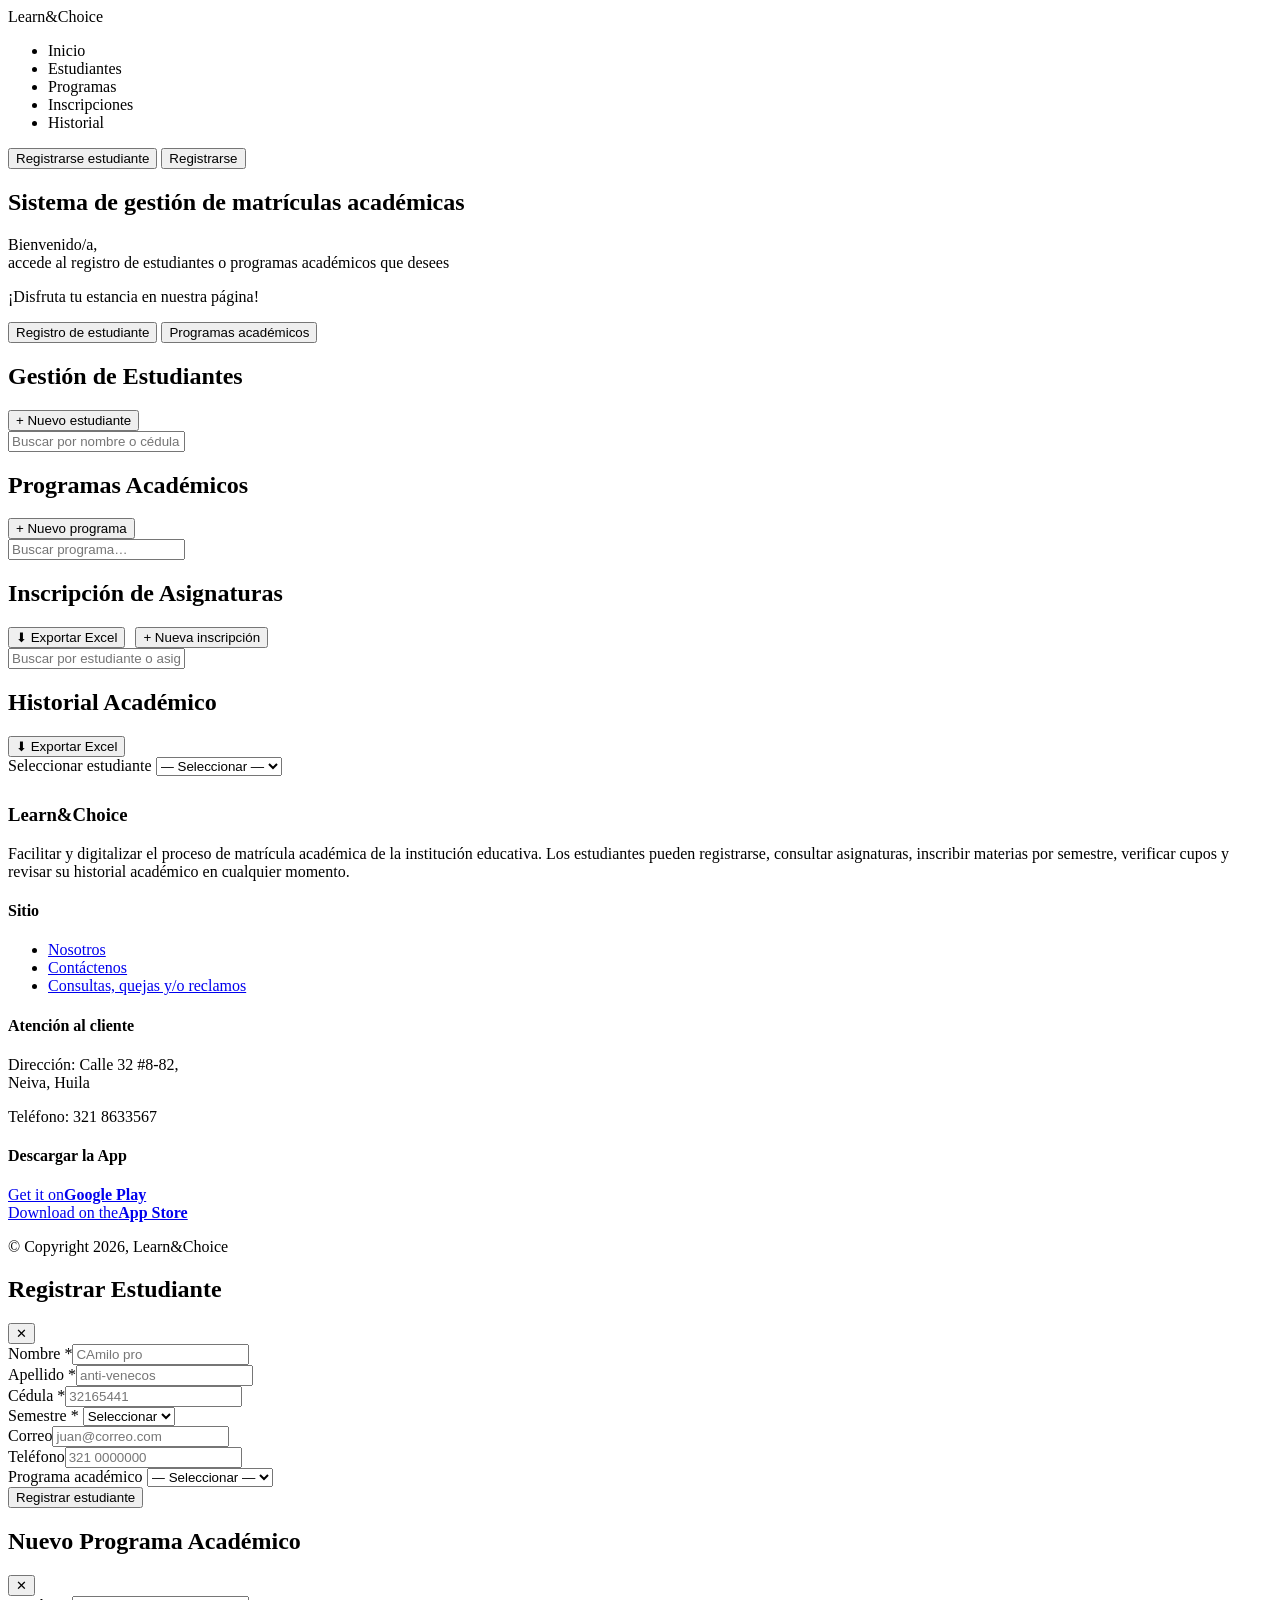
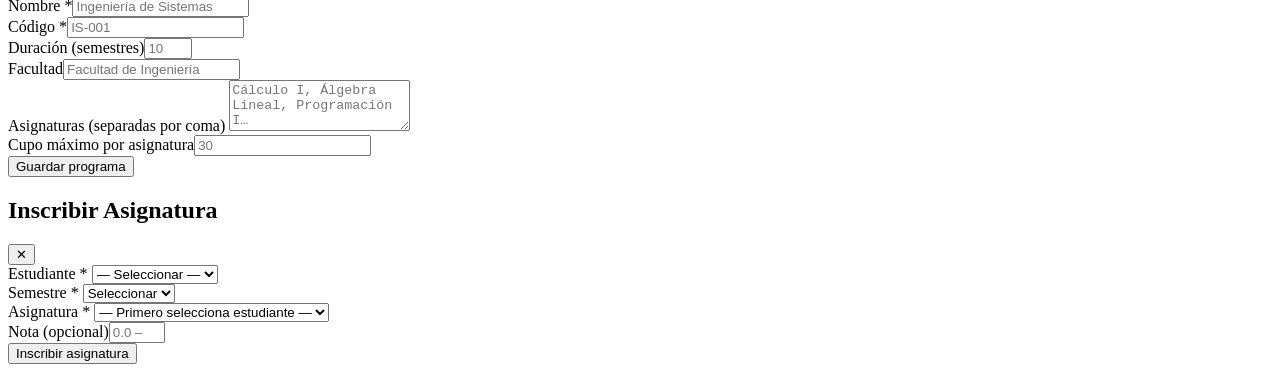
==== proyecto/index.html @ ed7662d4 "creacion de la estrcutura de html" ====
<!DOCTYPE html>
<html lang="es">
<head>
  <title>Learn&Choice</title>
  <link rel="stylesheet" href="estilo_index.css">
</head>
<body>

<!-- ══ NAV ══ -->
<nav>
  <div class="nav-logo">Learn&amp;Choice</div>
  <ul class="nav-links">
    <li><a onclick="ir('home')"          id="nl-home"          class="active">Inicio</a></li>
    <li><a onclick="ir('estudiantes')"   id="nl-estudiantes">Estudiantes</a></li>
    <li><a onclick="ir('programas')"     id="nl-programas">Programas</a></li>
    <li><a onclick="ir('inscripciones')" id="nl-inscripciones">Inscripciones</a></li>
    <li><a onclick="ir('historial')"     id="nl-historial">Historial</a></li>
  </ul>
  <div class="nav-right">
    <button class="btn-outline-green" onclick="ir('estudiantes')">Registrarse estudiante</button>
    <button class="btn-green"         onclick="ir('programas')">Registrarse</button>
  </div>
</nav>

<!-- ══ HOME ══ -->
<section id="page-home">
  <h1>Sistema de gestión de matrículas académicas</h1>
  <div class="hero-text">
    <p>Bienvenido/a,<br>accede al registro de estudiantes o programas académicos que desees</p>
    <p>¡Disfruta tu estancia en nuestra página!</p>
  </div>
  <div class="hero-buttons">
    <button class="btn-hero-solid"   onclick="ir('estudiantes')">Registro de estudiante</button>
    <button class="btn-hero-outline" onclick="ir('programas')">Programas académicos</button>
  </div>
</section>

<!-- ══ ESTUDIANTES ══ -->
<div class="page" id="page-estudiantes">
  <div class="page-header">
    <h2>Gestión de <span>Estudiantes</span></h2>
    <button class="btn-green" onclick="abrirModal('m-est')">+ Nuevo estudiante</button>
  </div>
  <div class="search-bar">
    <input class="search-input" id="q-est" type="text" placeholder="Buscar por nombre o cédula…" oninput="renderEst()">
  </div>
  <div class="cards-grid" id="grid-est"></div>
</div>

<!-- ══ PROGRAMAS ══ -->
<div class="page" id="page-programas">
  <div class="page-header">
    <h2>Programas <span>Académicos</span></h2>
    <button class="btn-green" onclick="abrirModal('m-prog')">+ Nuevo programa</button>
  </div>
  <div class="search-bar">
    <input class="search-input" id="q-prog" type="text" placeholder="Buscar programa…" oninput="renderProg()">
  </div>
  <div class="cards-grid" id="grid-prog"></div>
</div>

<!-- ══ INSCRIPCIONES ══ -->
<div class="page" id="page-inscripciones">
  <div class="page-header">
    <h2>Inscripción de <span>Asignaturas</span></h2>
    <div style="display:flex;gap:10px">
      <button class="btn-outline-green" onclick="exportarExcel()">⬇ Exportar Excel</button>
      <button class="btn-green" onclick="abrirModal('m-ins')">+ Nueva inscripción</button>
    </div>
  </div>
  <div class="search-bar">
    <input class="search-input" id="q-ins" type="text" placeholder="Buscar por estudiante o asignatura…" oninput="renderIns()">
  </div>
  <div class="cards-grid" id="grid-ins"></div>
</div>

<!-- ══ HISTORIAL ══ -->
<div class="page" id="page-historial">
  <div class="page-header">
    <h2>Historial <span>Académico</span></h2>
    <button class="btn-outline-green" onclick="exportarHistorialExcel()">⬇ Exportar Excel</button>
  </div>
  <div class="fg" style="max-width:360px; margin-bottom:28px">
    <label>Seleccionar estudiante</label>
    <select id="sel-hist" onchange="renderHistorial()">
      <option value="">— Seleccionar —</option>
    </select>
  </div>
  <div id="hist-contenido"></div>
</div>

<!-- ══ FOOTER ══ -->
<footer>
  <div class="footer-grid">
    <div class="footer-brand">
      <h3>Learn&amp;Choice</h3>
      <p>Facilitar y digitalizar el proceso de matrícula académica de la institución educativa. Los estudiantes pueden registrarse, consultar asignaturas, inscribir materias por semestre, verificar cupos y revisar su historial académico en cualquier momento.</p>
    </div>
    <div class="footer-col">
      <h4>Sitio</h4>
      <ul>
        <li><a href="#">Nosotros</a></li>
        <li><a href="#">Contáctenos</a></li>
        <li><a href="#">Consultas, quejas y/o reclamos</a></li>
      </ul>
    </div>
    <div class="footer-col footer-contact">
      <h4>Atención al cliente</h4>
      <p>Dirección: Calle 32 #8-82,<br>Neiva, Huila</p>
      <p>Teléfono: 321 8633567</p>
    </div>
    <div class="footer-col">
      <h4>Descargar la App</h4>
      <a href="#" class="app-btn">
        <span class="app-icon"><img src="logo google.png" height="20" onerror="this.style.display='none'"/></span>
        <div class="app-text"><span>Get it on</span><strong>Google Play</strong></div>
      </a>
      <a href="#" class="app-btn">
        <span class="app-icon"><img src="Logo apple.png" height="20" onerror="this.style.display='none'"/></span>
        <div class="app-text"><span>Download on the</span><strong>App Store</strong></div>
      </a>
    </div>
  </div>
  <div class="footer-bottom">
    <p>© Copyright 2026, Learn&amp;Choice</p>
    <div class="footer-social">
      <a href="#"><img src="logo windos.png" height="18" onerror="this.style.display='none'"/></a>
      <a href="#"><img src="Logo apple.png"  height="18" onerror="this.style.display='none'"/></a>
      <a href="#"><img src="logo X.png"      height="18" onerror="this.style.display='none'"/></a>
    </div>
  </div>
</footer>

<!-- ══ MODAL: Registrar Estudiante ══ -->
<div class="modal-overlay" id="m-est">
  <div class="modal">
    <div class="modal-head">
      <h2>Registrar Estudiante</h2>
      <button class="modal-x" onclick="cerrarModal('m-est')">✕</button>
    </div>
    <div class="form-row">
      <div class="fg"><label>Nombre *</label><input id="e-nom" type="text" placeholder="CAmilo pro"></div>
      <div class="fg"><label>Apellido *</label><input id="e-ape" type="text" placeholder="anti-venecos"></div>
    </div>
    <div class="form-row">
      <div class="fg"><label>Cédula *</label><input id="e-ced" type="text" placeholder="32165441"></div>
      <div class="fg">
        <label>Semestre *</label>
        <select id="e-sem">
          <option value="">Seleccionar</option>
          <option>1</option><option>2</option><option>3</option><option>4</option><option>5</option>
          <option>6</option><option>7</option><option>8</option><option>9</option><option>10</option>
        </select>
      </div>
    </div>
    <div class="form-row">
      <div class="fg"><label>Correo</label><input id="e-mail" type="email" placeholder="juan@correo.com"></div>
      <div class="fg"><label>Teléfono</label><input id="e-tel" type="text" placeholder="321 0000000"></div>
    </div>
    <div class="fg">
      <label>Programa académico</label>
      <select id="e-prog"><option value="">— Seleccionar —</option></select>
    </div>
    <button class="btn-submit" onclick="guardarEstudiante()">Registrar estudiante</button>
  </div>
</div>

<!-- -->
<div class="modal-overlay" id="m-prog">
  <div class="modal">
    <div class="modal-head">
      <h2>Nuevo Programa Académico</h2>
      <button class="modal-x" onclick="cerrarModal('m-prog')">✕</button>
    </div>
    <div class="fg"><label>Nombre *</label><input id="p-nom" type="text" placeholder="Ingeniería de Sistemas"></div>
    <div class="form-row">
      <div class="fg"><label>Código *</label><input id="p-cod" type="text" placeholder="IS-001"></div>
      <div class="fg"><label>Duración (semestres)</label><input id="p-dur" type="number" placeholder="10" min="1" max="12"></div>
    </div>
    <div class="fg"><label>Facultad</label><input id="p-fac" type="text" placeholder="Facultad de Ingeniería"></div>
    <div class="fg">
      <label>Asignaturas (separadas por coma)</label>
      <textarea id="p-asi" rows="3" placeholder="Cálculo I, Álgebra Lineal, Programación I…"></textarea>
    </div>
    <div class="fg"><label>Cupo máximo por asignatura</label><input id="p-cup" type="number" placeholder="30" min="1"></div>
    <button class="btn-submit" onclick="guardarPrograma()">Guardar programa</button>
  </div>
</div>

<!-- inscripciones -->
<div class="modal-overlay" id="m-ins">
  <div class="modal">
    <div class="modal-head">
      <h2>Inscribir Asignatura</h2>
      <button class="modal-x" onclick="cerrarModal('m-ins')">✕</button>
    </div>
    <div class="fg">
      <label>Estudiante *</label>
      <select id="i-est" onchange="cargarAsignaturas()"><option value="">— Seleccionar —</option></select>
    </div>
    <div class="fg">
      <label>Semestre *</label>
      <select id="i-sem">
        <option value="">Seleccionar</option>
        <option>1</option><option>2</option><option>3</option><option>4</option><option>5</option>
        <option>6</option><option>7</option><option>8</option><option>9</option><option>10</option>
      </select>
    </div>
    <div class="fg">
      <label>Asignatura *</label>
      <select id="i-asi"><option value="">— Primero selecciona estudiante —</option></select>
    </div>
    <div class="fg"><label>Nota (opcional)</label><input id="i-not" type="number" placeholder="0.0 – 5.0" min="0" max="5" step="0.1"></div>
    <button class="btn-submit" onclick="guardarInscripcion()">Inscribir asignatura</button>
  </div>
</div>

<div class="toast" id="toast"></div>

<script src="interaccion.js"></script>
</body>
</html>
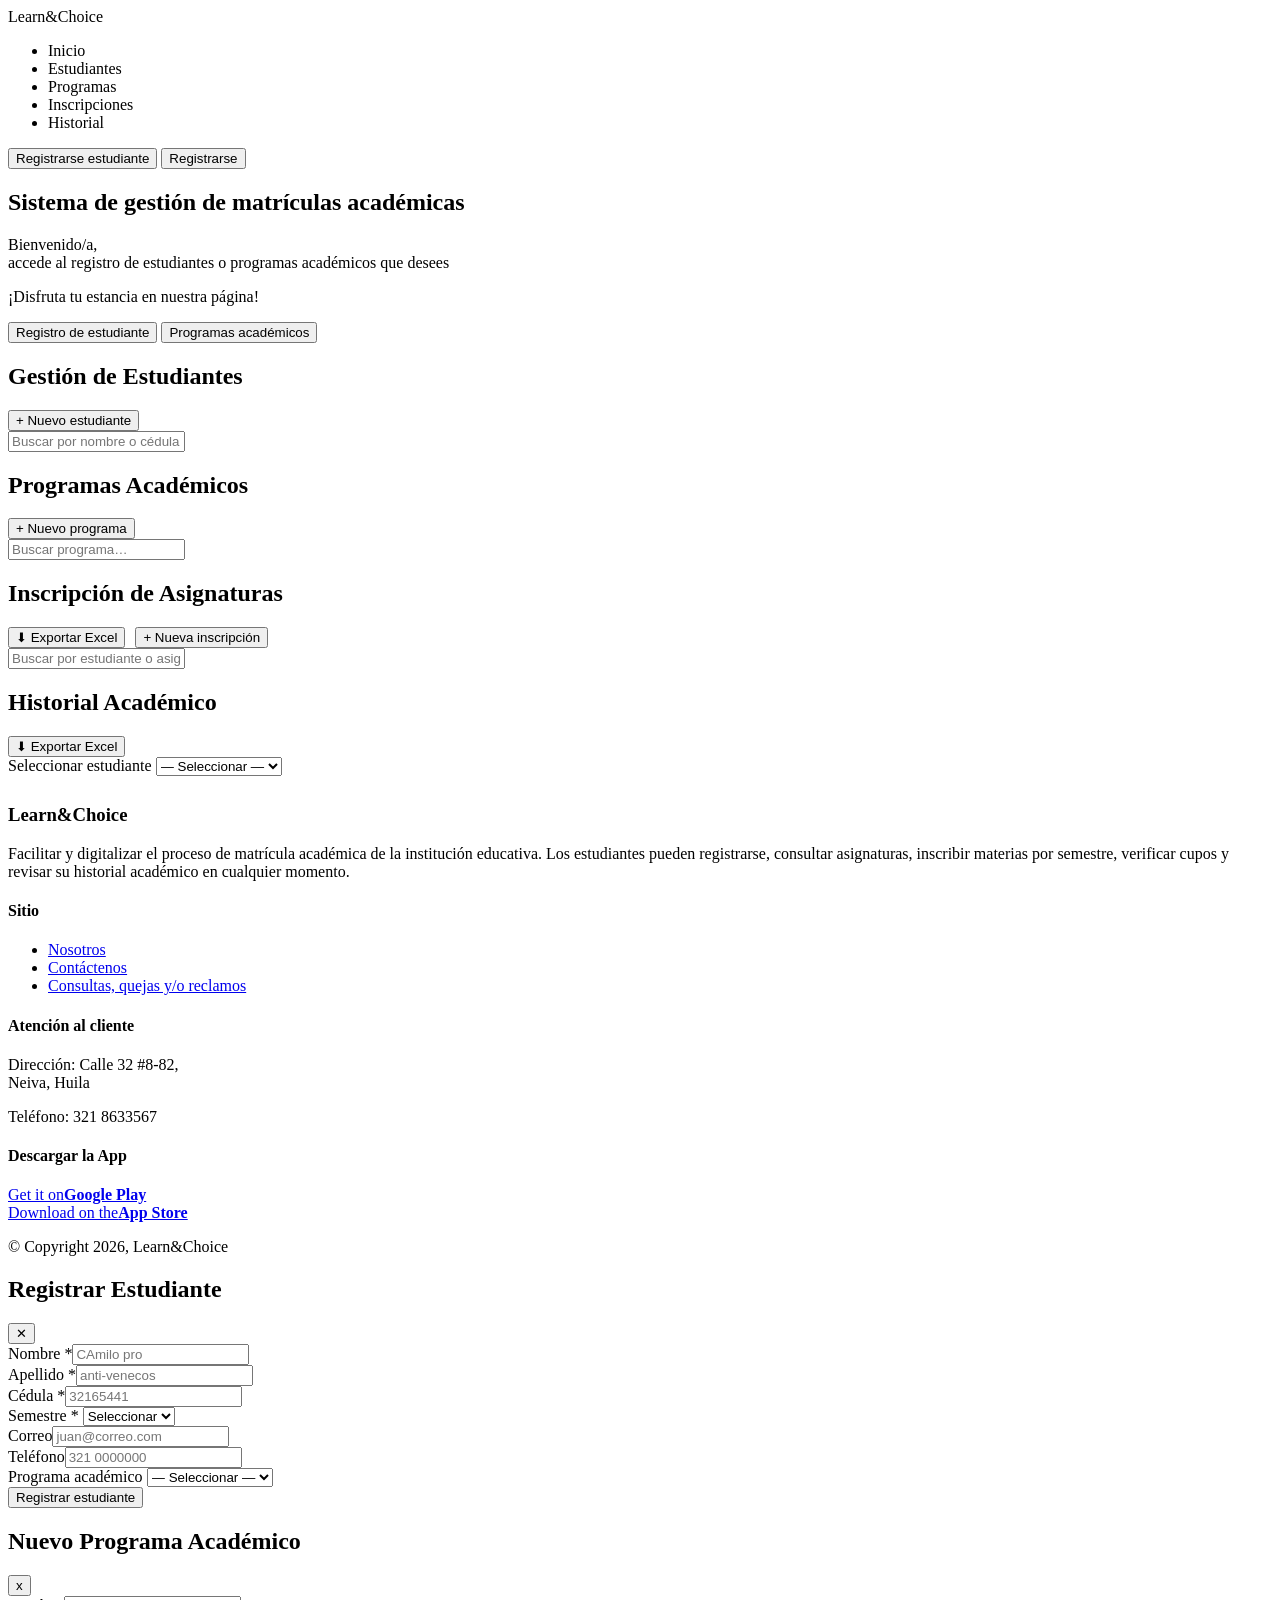
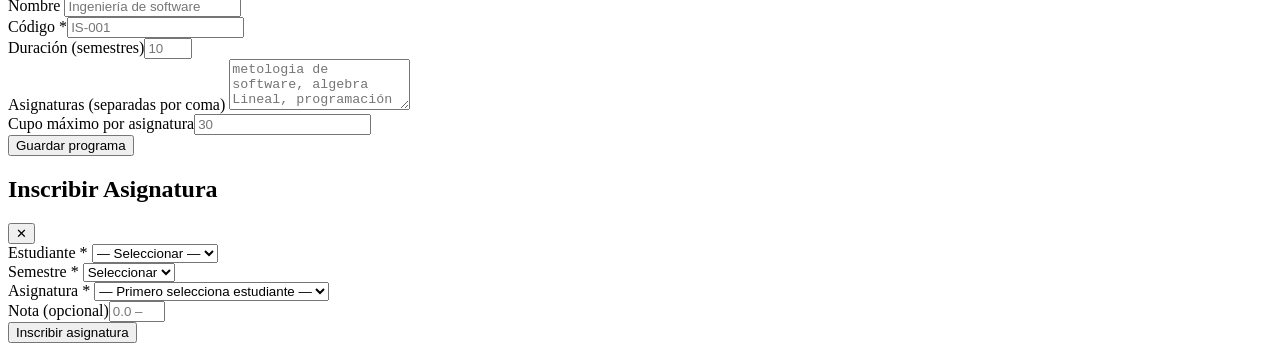
==== commit 139b3d96: "estructura de la pagina" ====
--- a/proyecto/index.html
+++ b/proyecto/index.html
@@ -2,11 +2,11 @@
 <html lang="es">
 <head>
   <title>Learn&Choice</title>
-  <link rel="stylesheet" href="estilo_index.css">
+  <link rel="stylesheet" href="estilo.css">
 </head>
 <body>
 
-<!-- ══ NAV ══ -->
+<!-- navegacion -->
 <nav>
   <div class="nav-logo">Learn&amp;Choice</div>
   <ul class="nav-links">
@@ -22,7 +22,7 @@
   </div>
 </nav>
 
-<!-- ══ HOME ══ -->
+<!-- principal-->
 <section id="page-home">
   <h1>Sistema de gestión de matrículas académicas</h1>
   <div class="hero-text">
@@ -35,7 +35,7 @@
   </div>
 </section>
 
-<!-- ══ ESTUDIANTES ══ -->
+<!--estudiantes-->
 <div class="page" id="page-estudiantes">
   <div class="page-header">
     <h2>Gestión de <span>Estudiantes</span></h2>
@@ -47,7 +47,7 @@
   <div class="cards-grid" id="grid-est"></div>
 </div>
 
-<!-- ══ PROGRAMAS ══ -->
+<!-- las clases -->
 <div class="page" id="page-programas">
   <div class="page-header">
     <h2>Programas <span>Académicos</span></h2>
@@ -59,7 +59,7 @@
   <div class="cards-grid" id="grid-prog"></div>
 </div>
 
-<!-- ══ INSCRIPCIONES ══ -->
+<!-- inscripciones -->
 <div class="page" id="page-inscripciones">
   <div class="page-header">
     <h2>Inscripción de <span>Asignaturas</span></h2>
@@ -74,7 +74,7 @@
   <div class="cards-grid" id="grid-ins"></div>
 </div>
 
-<!-- ══ HISTORIAL ══ -->
+<!-- historial de ususario-->
 <div class="page" id="page-historial">
   <div class="page-header">
     <h2>Historial <span>Académico</span></h2>
@@ -89,7 +89,7 @@
   <div id="hist-contenido"></div>
 </div>
 
-<!-- ══ FOOTER ══ -->
+<!-- la parte final de la pagina we-->
 <footer>
   <div class="footer-grid">
     <div class="footer-brand">
@@ -131,7 +131,7 @@
   </div>
 </footer>
 
-<!-- ══ MODAL: Registrar Estudiante ══ -->
+<!-- registro de estudiantes -->
 <div class="modal-overlay" id="m-est">
   <div class="modal">
     <div class="modal-head">
@@ -165,22 +165,21 @@
   </div>
 </div>
 
-<!-- -->
+<!-- creacione de programas -->
 <div class="modal-overlay" id="m-prog">
   <div class="modal">
     <div class="modal-head">
       <h2>Nuevo Programa Académico</h2>
-      <button class="modal-x" onclick="cerrarModal('m-prog')">✕</button>
-    </div>
-    <div class="fg"><label>Nombre *</label><input id="p-nom" type="text" placeholder="Ingeniería de Sistemas"></div>
+      <button class="modal-x" onclick="cerrarModal('m-prog')">x</button>
+    </div>
+    <div class="fg"><label>Nombre </label><input id="p-nom" type="text" placeholder="Ingeniería de software"></div>
     <div class="form-row">
       <div class="fg"><label>Código *</label><input id="p-cod" type="text" placeholder="IS-001"></div>
       <div class="fg"><label>Duración (semestres)</label><input id="p-dur" type="number" placeholder="10" min="1" max="12"></div>
     </div>
-    <div class="fg"><label>Facultad</label><input id="p-fac" type="text" placeholder="Facultad de Ingeniería"></div>
     <div class="fg">
       <label>Asignaturas (separadas por coma)</label>
-      <textarea id="p-asi" rows="3" placeholder="Cálculo I, Álgebra Lineal, Programación I…"></textarea>
+      <textarea id="p-asi" rows="3" placeholder="metologia de software, algebra Lineal, programación "></textarea>
     </div>
     <div class="fg"><label>Cupo máximo por asignatura</label><input id="p-cup" type="number" placeholder="30" min="1"></div>
     <button class="btn-submit" onclick="guardarPrograma()">Guardar programa</button>
@@ -217,6 +216,6 @@
 
 <div class="toast" id="toast"></div>
 
-<script src="interaccion.js"></script>
+<script src="programas.js"></script>
 </body>
 </html>
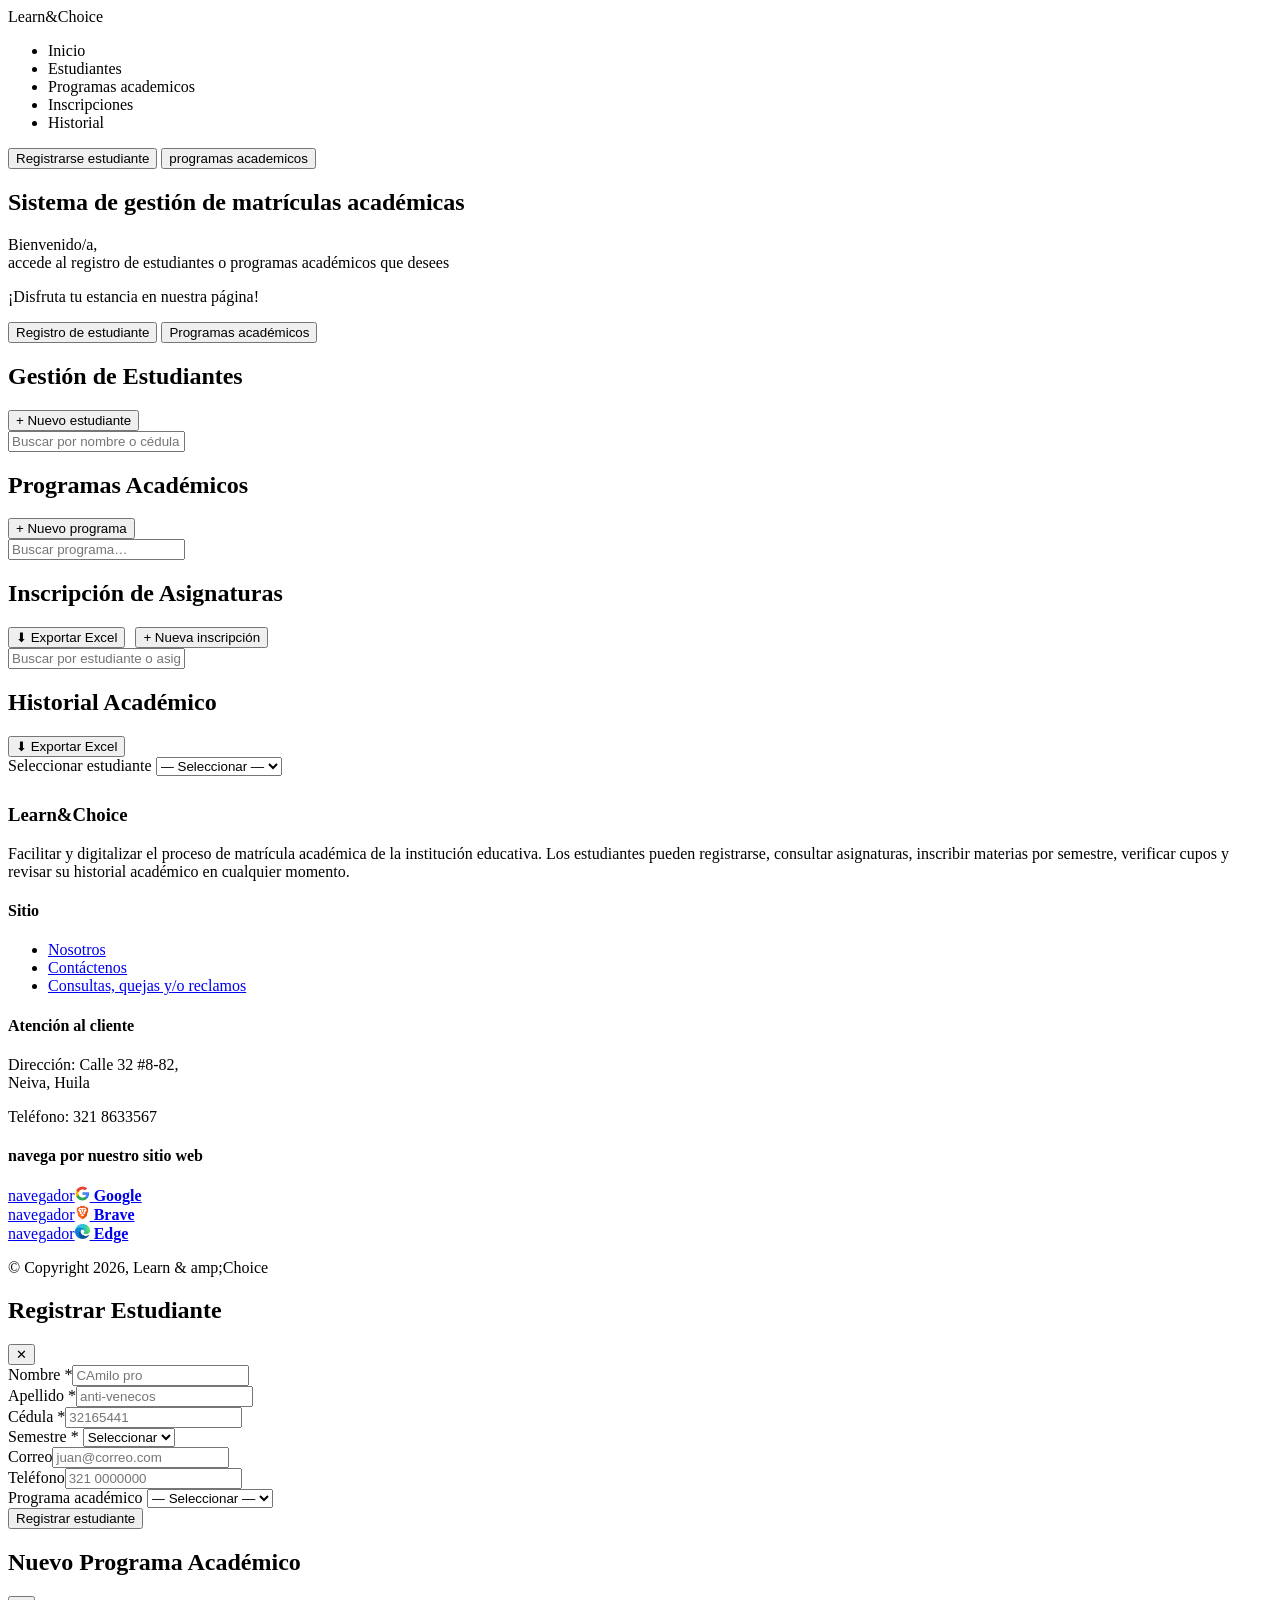
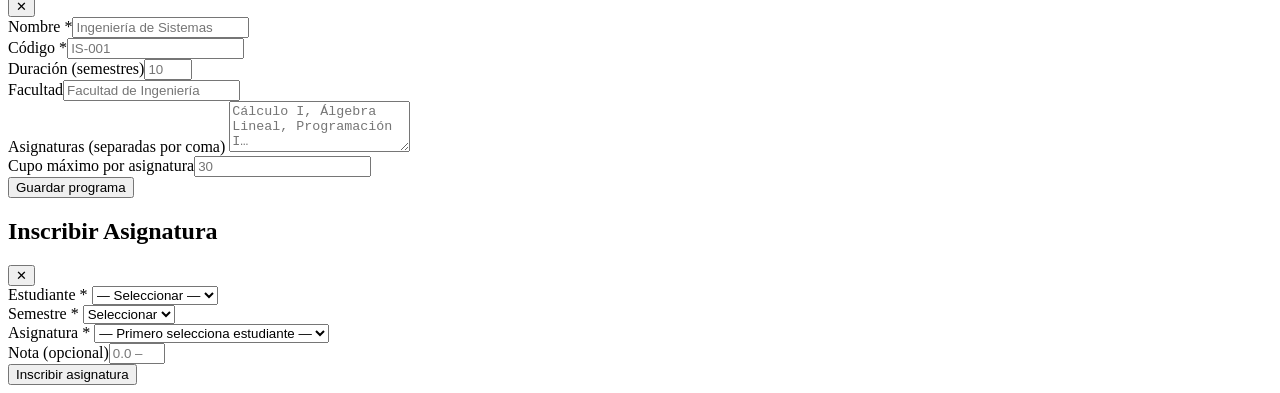
==== commit 5526559a: "arreglo de la estructura web" ====
--- a/proyecto/index.html
+++ b/proyecto/index.html
@@ -6,23 +6,23 @@
 </head>
 <body>
 
-<!-- navegacion -->
+<!-- navegacion-->
 <nav>
   <div class="nav-logo">Learn&amp;Choice</div>
   <ul class="nav-links">
     <li><a onclick="ir('home')"          id="nl-home"          class="active">Inicio</a></li>
     <li><a onclick="ir('estudiantes')"   id="nl-estudiantes">Estudiantes</a></li>
-    <li><a onclick="ir('programas')"     id="nl-programas">Programas</a></li>
+    <li><a onclick="ir('programas')"     id="nl-programas">Programas academicos</a></li>
     <li><a onclick="ir('inscripciones')" id="nl-inscripciones">Inscripciones</a></li>
     <li><a onclick="ir('historial')"     id="nl-historial">Historial</a></li>
   </ul>
   <div class="nav-right">
     <button class="btn-outline-green" onclick="ir('estudiantes')">Registrarse estudiante</button>
-    <button class="btn-green"         onclick="ir('programas')">Registrarse</button>
+    <button class="btn-green"         onclick="ir('programas')">programas academicos</button>
   </div>
 </nav>
 
-<!-- principal-->
+<!-- apartado principal -->
 <section id="page-home">
   <h1>Sistema de gestión de matrículas académicas</h1>
   <div class="hero-text">
@@ -35,7 +35,7 @@
   </div>
 </section>
 
-<!--estudiantes-->
+<!-- categoria estudiantes -->
 <div class="page" id="page-estudiantes">
   <div class="page-header">
     <h2>Gestión de <span>Estudiantes</span></h2>
@@ -47,7 +47,7 @@
   <div class="cards-grid" id="grid-est"></div>
 </div>
 
-<!-- las clases -->
+<!-- categoria de programas-->
 <div class="page" id="page-programas">
   <div class="page-header">
     <h2>Programas <span>Académicos</span></h2>
@@ -59,7 +59,7 @@
   <div class="cards-grid" id="grid-prog"></div>
 </div>
 
-<!-- inscripciones -->
+<!-- cartegoria de inscripciones -->
 <div class="page" id="page-inscripciones">
   <div class="page-header">
     <h2>Inscripción de <span>Asignaturas</span></h2>
@@ -74,7 +74,7 @@
   <div class="cards-grid" id="grid-ins"></div>
 </div>
 
-<!-- historial de ususario-->
+<!-- categoria del historial  -->
 <div class="page" id="page-historial">
   <div class="page-header">
     <h2>Historial <span>Académico</span></h2>
@@ -89,7 +89,7 @@
   <div id="hist-contenido"></div>
 </div>
 
-<!-- la parte final de la pagina we-->
+<!-- parte inferior de la pagina -->
 <footer>
   <div class="footer-grid">
     <div class="footer-brand">
@@ -110,19 +110,23 @@
       <p>Teléfono: 321 8633567</p>
     </div>
     <div class="footer-col">
-      <h4>Descargar la App</h4>
+      <h4>navega por nuestro sitio web</h4>
       <a href="#" class="app-btn">
         <span class="app-icon"><img src="logo google.png" height="20" onerror="this.style.display='none'"/></span>
-        <div class="app-text"><span>Get it on</span><strong>Google Play</strong></div>
+        <div class="app-text"><span>navegador</span><img src="/imagenes/logo google.png" height="15"/><strong>  Google</strong></div>
       </a>
       <a href="#" class="app-btn">
         <span class="app-icon"><img src="Logo apple.png" height="20" onerror="this.style.display='none'"/></span>
-        <div class="app-text"><span>Download on the</span><strong>App Store</strong></div>
+        <div class="app-text"><span>navegador</span><img src="/imagenes/logo brave.png" height="15"/><strong>  Brave</strong></div>
       </a>
+            <a href="#" class="app-btn">
+        <span class="app-icon"><img src="Logo apple.png" height="20" onerror="this.style.display='none'"/></span>
+        <div class="app-text"><span>navegador</span><img src="/imagenes/logo edge.jpg" height="15"/><strong>  Edge</strong></div>
+      </a>
     </div>
   </div>
   <div class="footer-bottom">
-    <p>© Copyright 2026, Learn&amp;Choice</p>
+    <p>© Copyright 2026, Learn & amp;Choice</p>
     <div class="footer-social">
       <a href="#"><img src="logo windos.png" height="18" onerror="this.style.display='none'"/></a>
       <a href="#"><img src="Logo apple.png"  height="18" onerror="this.style.display='none'"/></a>
@@ -131,7 +135,7 @@
   </div>
 </footer>
 
-<!-- registro de estudiantes -->
+<!-- registro de estudiante modelo -->
 <div class="modal-overlay" id="m-est">
   <div class="modal">
     <div class="modal-head">
@@ -165,28 +169,29 @@
   </div>
 </div>
 
-<!-- creacione de programas -->
+<!-- registro de programas modelo -->
 <div class="modal-overlay" id="m-prog">
   <div class="modal">
     <div class="modal-head">
       <h2>Nuevo Programa Académico</h2>
-      <button class="modal-x" onclick="cerrarModal('m-prog')">x</button>
-    </div>
-    <div class="fg"><label>Nombre </label><input id="p-nom" type="text" placeholder="Ingeniería de software"></div>
+      <button class="modal-x" onclick="cerrarModal('m-prog')">✕</button>
+    </div>
+    <div class="fg"><label>Nombre *</label><input id="p-nom" type="text" placeholder="Ingeniería de Sistemas"></div>
     <div class="form-row">
       <div class="fg"><label>Código *</label><input id="p-cod" type="text" placeholder="IS-001"></div>
       <div class="fg"><label>Duración (semestres)</label><input id="p-dur" type="number" placeholder="10" min="1" max="12"></div>
     </div>
+    <div class="fg"><label>Facultad</label><input id="p-fac" type="text" placeholder="Facultad de Ingeniería"></div>
     <div class="fg">
       <label>Asignaturas (separadas por coma)</label>
-      <textarea id="p-asi" rows="3" placeholder="metologia de software, algebra Lineal, programación "></textarea>
+      <textarea id="p-asi" rows="3" placeholder="Cálculo I, Álgebra Lineal, Programación I…"></textarea>
     </div>
     <div class="fg"><label>Cupo máximo por asignatura</label><input id="p-cup" type="number" placeholder="30" min="1"></div>
     <button class="btn-submit" onclick="guardarPrograma()">Guardar programa</button>
   </div>
 </div>
 
-<!-- inscripciones -->
+<!-- categoria de inscripciones de asignaturas-->
 <div class="modal-overlay" id="m-ins">
   <div class="modal">
     <div class="modal-head">
@@ -216,6 +221,6 @@
 
 <div class="toast" id="toast"></div>
 
-<script src="programas.js"></script>
+<script src="funcion.js"></script>
 </body>
 </html>
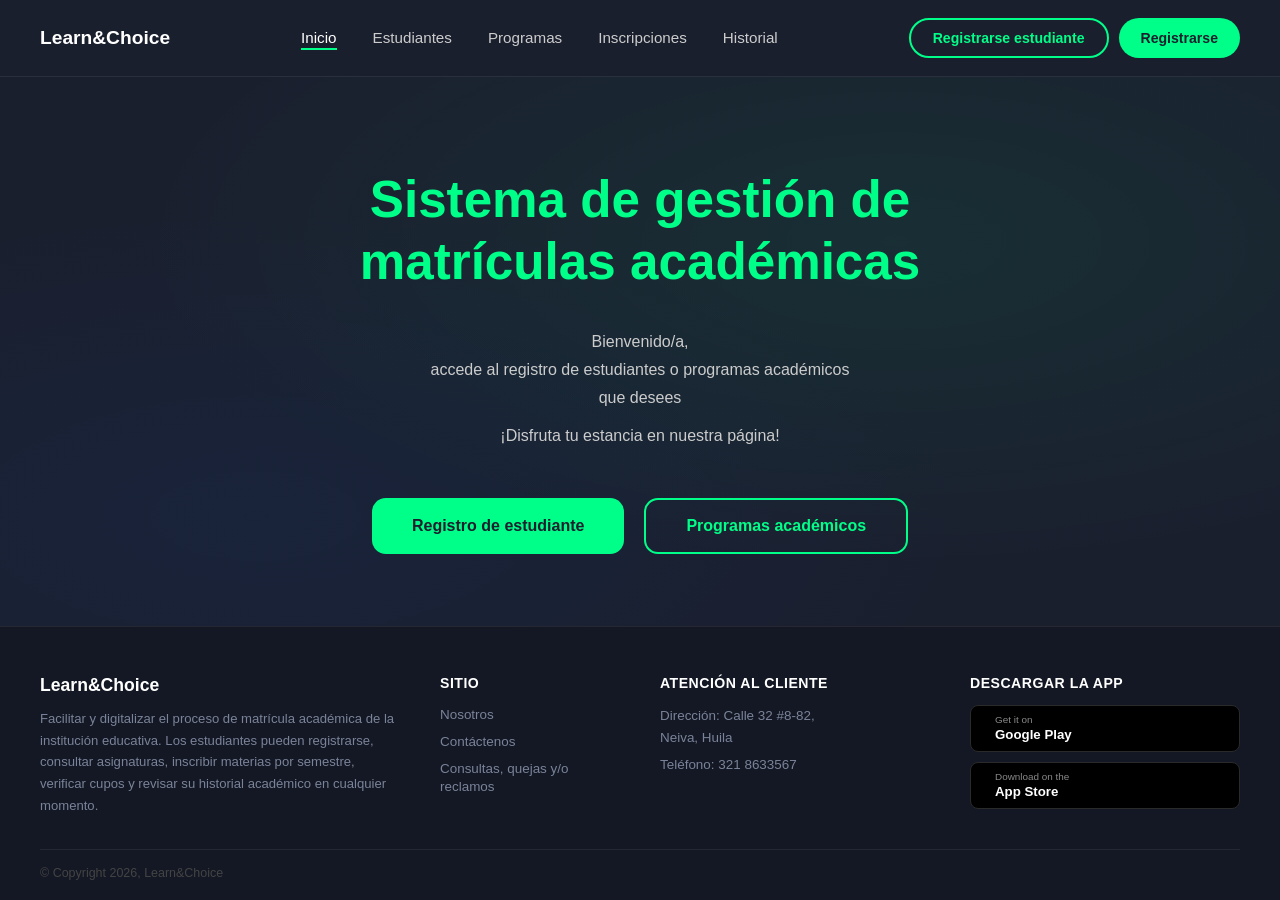
==== commit 87cee660: "cambio de direccion de ruta carpeta css" ====
--- a/proyecto/index.html
+++ b/proyecto/index.html
@@ -2,27 +2,27 @@
 <html lang="es">
 <head>
   <title>Learn&Choice</title>
-  <link rel="stylesheet" href="estilo.css">
+  <link rel="stylesheet" href="index.css">
 </head>
 <body>
 
-<!-- navegacion-->
+<!-- navegacion -->
 <nav>
   <div class="nav-logo">Learn&amp;Choice</div>
   <ul class="nav-links">
     <li><a onclick="ir('home')"          id="nl-home"          class="active">Inicio</a></li>
     <li><a onclick="ir('estudiantes')"   id="nl-estudiantes">Estudiantes</a></li>
-    <li><a onclick="ir('programas')"     id="nl-programas">Programas academicos</a></li>
+    <li><a onclick="ir('programas')"     id="nl-programas">Programas</a></li>
     <li><a onclick="ir('inscripciones')" id="nl-inscripciones">Inscripciones</a></li>
     <li><a onclick="ir('historial')"     id="nl-historial">Historial</a></li>
   </ul>
   <div class="nav-right">
     <button class="btn-outline-green" onclick="ir('estudiantes')">Registrarse estudiante</button>
-    <button class="btn-green"         onclick="ir('programas')">programas academicos</button>
+    <button class="btn-green"         onclick="ir('programas')">Registrarse</button>
   </div>
 </nav>
 
-<!-- apartado principal -->
+<!-- principal-->
 <section id="page-home">
   <h1>Sistema de gestión de matrículas académicas</h1>
   <div class="hero-text">
@@ -35,7 +35,7 @@
   </div>
 </section>
 
-<!-- categoria estudiantes -->
+<!--estudiantes-->
 <div class="page" id="page-estudiantes">
   <div class="page-header">
     <h2>Gestión de <span>Estudiantes</span></h2>
@@ -47,7 +47,7 @@
   <div class="cards-grid" id="grid-est"></div>
 </div>
 
-<!-- categoria de programas-->
+<!-- las clases -->
 <div class="page" id="page-programas">
   <div class="page-header">
     <h2>Programas <span>Académicos</span></h2>
@@ -59,7 +59,7 @@
   <div class="cards-grid" id="grid-prog"></div>
 </div>
 
-<!-- cartegoria de inscripciones -->
+<!-- inscripciones -->
 <div class="page" id="page-inscripciones">
   <div class="page-header">
     <h2>Inscripción de <span>Asignaturas</span></h2>
@@ -74,7 +74,7 @@
   <div class="cards-grid" id="grid-ins"></div>
 </div>
 
-<!-- categoria del historial  -->
+<!-- historial de ususario-->
 <div class="page" id="page-historial">
   <div class="page-header">
     <h2>Historial <span>Académico</span></h2>
@@ -89,7 +89,7 @@
   <div id="hist-contenido"></div>
 </div>
 
-<!-- parte inferior de la pagina -->
+<!-- la parte final de la pagina we-->
 <footer>
   <div class="footer-grid">
     <div class="footer-brand">
@@ -110,23 +110,19 @@
       <p>Teléfono: 321 8633567</p>
     </div>
     <div class="footer-col">
-      <h4>navega por nuestro sitio web</h4>
+      <h4>Descargar la App</h4>
       <a href="#" class="app-btn">
         <span class="app-icon"><img src="logo google.png" height="20" onerror="this.style.display='none'"/></span>
-        <div class="app-text"><span>navegador</span><img src="/imagenes/logo google.png" height="15"/><strong>  Google</strong></div>
+        <div class="app-text"><span>Get it on</span><strong>Google Play</strong></div>
       </a>
       <a href="#" class="app-btn">
         <span class="app-icon"><img src="Logo apple.png" height="20" onerror="this.style.display='none'"/></span>
-        <div class="app-text"><span>navegador</span><img src="/imagenes/logo brave.png" height="15"/><strong>  Brave</strong></div>
+        <div class="app-text"><span>Download on the</span><strong>App Store</strong></div>
       </a>
-            <a href="#" class="app-btn">
-        <span class="app-icon"><img src="Logo apple.png" height="20" onerror="this.style.display='none'"/></span>
-        <div class="app-text"><span>navegador</span><img src="/imagenes/logo edge.jpg" height="15"/><strong>  Edge</strong></div>
-      </a>
     </div>
   </div>
   <div class="footer-bottom">
-    <p>© Copyright 2026, Learn & amp;Choice</p>
+    <p>© Copyright 2026, Learn&amp;Choice</p>
     <div class="footer-social">
       <a href="#"><img src="logo windos.png" height="18" onerror="this.style.display='none'"/></a>
       <a href="#"><img src="Logo apple.png"  height="18" onerror="this.style.display='none'"/></a>
@@ -135,7 +131,7 @@
   </div>
 </footer>
 
-<!-- registro de estudiante modelo -->
+<!-- registro de estudiantes -->
 <div class="modal-overlay" id="m-est">
   <div class="modal">
     <div class="modal-head">
@@ -169,29 +165,28 @@
   </div>
 </div>
 
-<!-- registro de programas modelo -->
+<!-- creacione de programas -->
 <div class="modal-overlay" id="m-prog">
   <div class="modal">
     <div class="modal-head">
       <h2>Nuevo Programa Académico</h2>
-      <button class="modal-x" onclick="cerrarModal('m-prog')">✕</button>
-    </div>
-    <div class="fg"><label>Nombre *</label><input id="p-nom" type="text" placeholder="Ingeniería de Sistemas"></div>
+      <button class="modal-x" onclick="cerrarModal('m-prog')">x</button>
+    </div>
+    <div class="fg"><label>Nombre </label><input id="p-nom" type="text" placeholder="Ingeniería de software"></div>
     <div class="form-row">
       <div class="fg"><label>Código *</label><input id="p-cod" type="text" placeholder="IS-001"></div>
       <div class="fg"><label>Duración (semestres)</label><input id="p-dur" type="number" placeholder="10" min="1" max="12"></div>
     </div>
-    <div class="fg"><label>Facultad</label><input id="p-fac" type="text" placeholder="Facultad de Ingeniería"></div>
     <div class="fg">
       <label>Asignaturas (separadas por coma)</label>
-      <textarea id="p-asi" rows="3" placeholder="Cálculo I, Álgebra Lineal, Programación I…"></textarea>
+      <textarea id="p-asi" rows="3" placeholder="metologia de software, algebra Lineal, programación "></textarea>
     </div>
     <div class="fg"><label>Cupo máximo por asignatura</label><input id="p-cup" type="number" placeholder="30" min="1"></div>
     <button class="btn-submit" onclick="guardarPrograma()">Guardar programa</button>
   </div>
 </div>
 
-<!-- categoria de inscripciones de asignaturas-->
+<!-- inscripciones -->
 <div class="modal-overlay" id="m-ins">
   <div class="modal">
     <div class="modal-head">
@@ -221,6 +216,6 @@
 
 <div class="toast" id="toast"></div>
 
-<script src="funcion.js"></script>
+<script src="programas.js"></script>
 </body>
-</html>+</html>
--- a/proyecto/index.css
+++ b/proyecto/index.css
@@ -0,0 +1,294 @@
+* { margin: 0; padding: 0; box-sizing: border-box; }
+
+:root {
+  --green:      #00ff88;
+  --green-dim:  rgba(0,255,136,0.12);
+  --bg:         #1a1f2e;
+  --surface:    #1e2535;
+  --surface2:   #252d3d;
+  --muted:      #7a8399;
+  --border:     rgba(255,255,255,0.07);
+  --danger:     #ff4f6a;
+  --warning:    #ffb347;
+}
+
+body {
+  font-family: 'Segoe UI', sans-serif;
+  background: var(--bg);
+  color: #fff;
+  min-height: 100vh;
+  display: flex;
+  flex-direction: column;
+}
+
+nav {
+  display: flex;
+  align-items: center;
+  justify-content: space-between;
+  padding: 18px 40px;
+  background: var(--bg);
+  border-bottom: 1px solid var(--border);
+  position: sticky;
+  top: 0;
+  z-index: 100;
+}
+
+.nav-logo { font-size: 1.2rem; font-weight: 700; }
+
+.nav-links { display: flex; gap: 36px; list-style: none; }
+
+.nav-links a {
+  text-decoration: none;
+  color: #ccc;
+  font-size: 0.95rem;
+  cursor: pointer;
+  transition: color 0.2s;
+}
+
+.nav-links a.active { color: #fff; border-bottom: 2px solid var(--green); padding-bottom: 2px; }
+.nav-links a:hover  { color: var(--green); }
+
+.nav-right { display: flex; gap: 10px; }
+
+.btn-green {
+  background: var(--green); color: #1a1f2e;
+  border: none; padding: 10px 22px; border-radius: 25px;
+  font-weight: 700; font-size: 0.88rem; cursor: pointer; transition: all 0.2s;
+}
+.btn-green:hover { background: #00e07a; transform: translateY(-1px); }
+
+.btn-outline-green {
+  background: transparent; color: var(--green);
+  border: 2px solid var(--green); padding: 10px 22px; border-radius: 25px;
+  font-weight: 700; font-size: 0.88rem; cursor: pointer; transition: all 0.2s;
+}
+.btn-outline-green:hover { background: var(--green-dim); }
+
+#page-home {
+  flex: 1;
+  display: flex; flex-direction: column;
+  align-items: center; justify-content: center;
+  text-align: center; padding: 80px 40px 60px;
+  background:
+    radial-gradient(ellipse at 70% 30%, rgba(0,255,136,0.07) 0%, transparent 60%),
+    radial-gradient(ellipse at 20% 80%, rgba(0,100,255,0.06) 0%, transparent 50%),
+    var(--bg);
+}
+
+#page-home h1 {
+  font-size: clamp(2rem, 5vw, 3.2rem);
+  font-weight: 800; color: var(--green);
+  max-width: 700px; line-height: 1.2; margin-bottom: 36px;
+}
+
+.hero-text { color: #ccc; font-size: 1rem; line-height: 1.75; max-width: 420px; margin-bottom: 48px; }
+.hero-text p + p { margin-top: 10px; }
+.hero-buttons { display: flex; gap: 20px; flex-wrap: wrap; justify-content: center; }
+
+.btn-hero-solid {
+  background: var(--green); color: #1a1f2e; border: none;
+  padding: 17px 40px; border-radius: 14px; font-weight: 700;
+  font-size: 1rem; cursor: pointer; min-width: 200px; transition: all 0.2s;
+}
+.btn-hero-solid:hover { background: #00e07a; transform: translateY(-2px); box-shadow: 0 8px 24px rgba(0,255,136,0.2); }
+
+.btn-hero-outline {
+  background: transparent; color: var(--green);
+  border: 2px solid var(--green); padding: 17px 40px;
+  border-radius: 14px; font-weight: 700; font-size: 1rem;
+  cursor: pointer; min-width: 200px; transition: all 0.2s;
+}
+.btn-hero-outline:hover { background: var(--green-dim); transform: translateY(-2px); }
+
+.page {
+  display: none; flex: 1;
+  padding: 40px 48px;
+  background:
+    radial-gradient(ellipse at 80% 10%, rgba(0,255,136,0.04) 0%, transparent 50%),
+    var(--bg);
+}
+.page.active { display: block; }
+
+.page-header {
+  display: flex; justify-content: space-between;
+  align-items: center; margin-bottom: 28px;
+}
+.page-header h2 { font-size: 1.6rem; font-weight: 800; }
+.page-header h2 span { color: var(--green); }
+
+.search-bar { margin-bottom: 22px; }
+.search-input {
+  width: 100%; max-width: 420px;
+  background: var(--surface); border: 1px solid var(--border);
+  border-radius: 10px; padding: 10px 16px; color: #fff;
+  font-size: 0.9rem; outline: none; transition: border-color 0.2s;
+  font-family: 'Segoe UI', sans-serif;
+}
+.search-input:focus { border-color: var(--green); }
+.search-input option { background: var(--surface2); }
+
+.cards-grid {
+  display: grid;
+  grid-template-columns: repeat(auto-fill, minmax(290px, 1fr));
+  gap: 18px;
+}
+
+.card {
+  background: var(--surface); border: 1px solid var(--border);
+  border-radius: 16px; padding: 22px; transition: all 0.2s;
+  position: relative; overflow: hidden;
+}
+.card::before {
+  content: ''; position: absolute; top: 0; left: 0; right: 0;
+  height: 3px; background: var(--green); transform: scaleX(0); transition: transform 0.25s;
+}
+.card:hover { border-color: rgba(0,255,136,0.3); transform: translateY(-2px); }
+.card:hover::before { transform: scaleX(1); }
+
+.card-head { display: flex; justify-content: space-between; align-items: flex-start; margin-bottom: 14px; }
+.card-name { font-size: 1rem; font-weight: 700; }
+.card-badge { font-size: 0.74rem; color: var(--muted); background: var(--surface2); padding: 3px 9px; border-radius: 20px; }
+.card-row { font-size: 0.83rem; color: var(--muted); margin-bottom: 5px; }
+.card-row span { color: #e0e4f0; }
+.card-actions { display: flex; gap: 8px; margin-top: 16px; }
+
+.btn-sm {
+  flex: 1; background: var(--surface2); border: 1px solid var(--border);
+  color: #e0e4f0; padding: 8px; border-radius: 8px; font-size: 0.8rem;
+  cursor: pointer; transition: all 0.2s; font-family: 'Segoe UI', sans-serif;
+}
+.btn-sm:hover     { border-color: var(--green); color: var(--green); }
+.btn-sm.del:hover { border-color: var(--danger); color: var(--danger); }
+
+.cupo-bar { margin-top: 12px; }
+.cupo-labels { display: flex; justify-content: space-between; font-size: 0.76rem; color: var(--muted); margin-bottom: 4px; }
+.cupo-track { height: 5px; background: var(--surface2); border-radius: 99px; overflow: hidden; }
+.cupo-fill  { height: 100%; background: var(--green); border-radius: 99px; transition: width 0.4s; }
+.cupo-fill.warn { background: var(--warning); }
+.cupo-fill.full { background: var(--danger); }
+
+.fg { margin-bottom: 16px; }
+.fg label {
+  display: block; font-size: 0.78rem; font-weight: 600;
+  color: var(--muted); margin-bottom: 6px;
+  text-transform: uppercase; letter-spacing: 0.4px;
+}
+.fg input, .fg select, .fg textarea {
+  width: 100%; background: var(--surface2); border: 1px solid var(--border);
+  border-radius: 10px; padding: 11px 14px; color: #fff;
+  font-family: 'Segoe UI', sans-serif; font-size: 0.9rem;
+  outline: none; transition: border-color 0.2s;
+}
+.fg input:focus, .fg select:focus, .fg textarea:focus {
+  border-color: var(--green); box-shadow: 0 0 0 3px var(--green-dim);
+}
+.fg select option { background: var(--surface2); }
+
+.form-row { display: grid; grid-template-columns: 1fr 1fr; gap: 14px; }
+
+.btn-submit {
+  width: 100%; background: var(--green); color: #1a1f2e; border: none;
+  padding: 13px; border-radius: 10px; font-weight: 700; font-size: 0.95rem;
+  cursor: pointer; margin-top: 6px; transition: all 0.2s;
+  font-family: 'Segoe UI', sans-serif;
+}
+.btn-submit:hover { background: #00e07a; transform: translateY(-1px); }
+
+.modal-overlay {
+  display: none; position: fixed; inset: 0;
+  background: rgba(0,0,0,0.72); backdrop-filter: blur(6px);
+  z-index: 200; align-items: center; justify-content: center; padding: 20px;
+}
+.modal-overlay.open { display: flex; }
+
+.modal {
+  background: var(--surface); border: 1px solid var(--border);
+  border-radius: 20px; padding: 36px; width: 100%; max-width: 540px;
+  max-height: 90vh; overflow-y: auto; animation: popIn 0.22s ease both;
+}
+.modal-head { display: flex; justify-content: space-between; align-items: center; margin-bottom: 24px; }
+.modal-head h2 { font-size: 1.25rem; font-weight: 700; }
+.modal-x {
+  background: var(--surface2); border: none; color: var(--muted);
+  width: 30px; height: 30px; border-radius: 50%; font-size: 0.9rem;
+  cursor: pointer; transition: all 0.2s;
+}
+.modal-x:hover { background: var(--danger); color: #fff; }
+
+.stats-row { display: flex; gap: 14px; flex-wrap: wrap; margin-bottom: 24px; }
+.stat-box {
+  background: var(--surface); border: 1px solid var(--border);
+  border-radius: 12px; padding: 16px 24px; min-width: 120px; text-align: center;
+}
+.stat-num { font-size: 1.8rem; font-weight: 800; }
+.stat-lbl { font-size: 0.74rem; color: var(--muted); margin-top: 4px; }
+
+.table-wrap { background: var(--surface); border: 1px solid var(--border); border-radius: 14px; overflow: hidden; }
+
+table { width: 100%; border-collapse: collapse; font-size: 0.87rem; }
+th {
+  text-align: left; color: var(--muted); font-weight: 600;
+  padding: 12px 16px; border-bottom: 1px solid var(--border);
+  font-size: 0.76rem; text-transform: uppercase; letter-spacing: 0.5px;
+}
+td { padding: 12px 16px; border-bottom: 1px solid var(--border); }
+tr:last-child td { border-bottom: none; }
+tr:hover td { background: var(--surface2); }
+
+.badge { display: inline-block; padding: 3px 10px; border-radius: 20px; font-size: 0.73rem; font-weight: 600; }
+.bg { background: rgba(0,255,136,0.15); color: var(--green); }
+.bw { background: rgba(255,179,71,0.15);  color: var(--warning); }
+.br { background: rgba(255,79,106,0.15);  color: var(--danger); }
+
+.tag { display: inline-block; background: var(--surface2); padding: 3px 10px; border-radius: 20px; font-size: 0.77rem; margin: 2px; color: #c0c8d8; }
+
+.empty { text-align: center; padding: 50px 20px; color: var(--muted); font-size: 0.9rem; grid-column: 1/-1; }
+
+.toast {
+  position: fixed; bottom: 28px; right: 28px;
+  background: var(--surface); border: 1px solid var(--green); color: #fff;
+  padding: 14px 22px; border-radius: 12px; font-size: 0.88rem; font-weight: 500;
+  z-index: 999; transform: translateY(80px); opacity: 0; transition: all 0.3s; max-width: 320px;
+}
+.toast.show { transform: translateY(0); opacity: 1; }
+.toast.err  { border-color: var(--danger); }
+
+footer { background: #141824; padding: 48px 40px 20px; border-top: 1px solid var(--border); }
+.footer-grid { display: grid; grid-template-columns: 2fr 1fr 1.5fr 1.5fr; gap: 40px; margin-bottom: 30px; }
+.footer-brand h3 { font-size: 1.1rem; font-weight: 700; margin-bottom: 12px; }
+.footer-brand p  { font-size: 0.82rem; color: var(--muted); line-height: 1.65; }
+.footer-col h4 { font-size: 0.88rem; font-weight: 600; color: #fff; margin-bottom: 14px; text-transform: uppercase; letter-spacing: 0.5px; }
+.footer-col ul { list-style: none; }
+.footer-col ul li { margin-bottom: 9px; }
+.footer-col ul li a { text-decoration: none; color: var(--muted); font-size: 0.84rem; transition: color 0.2s; }
+.footer-col ul li a:hover { color: var(--green); }
+.footer-contact p { color: var(--muted); font-size: 0.84rem; line-height: 1.6; margin-bottom: 6px; }
+
+.app-btn {
+  display: flex; align-items: center; gap: 10px;
+  background: #000; border: 1px solid #2a2a2a; border-radius: 8px;
+  padding: 8px 14px; margin-bottom: 10px; text-decoration: none; transition: border-color 0.2s;
+}
+.app-btn:hover { border-color: var(--green); }
+.app-icon { font-size: 1.3rem; }
+.app-text span   { display: block; font-size: 0.62rem; color: #888; }
+.app-text strong { font-size: 0.83rem; color: #fff; }
+
+.footer-bottom { border-top: 1px solid var(--border); padding-top: 16px; display: flex; justify-content: space-between; align-items: center; }
+.footer-bottom p { font-size: 0.78rem; color: #444; }
+.footer-social { display: flex; gap: 14px; }
+.footer-social a { color: #555; font-size: 1rem; text-decoration: none; transition: color 0.2s; }
+.footer-social a:hover { color: var(--green); }
+
+@keyframes popIn {
+  from { opacity: 0; transform: scale(0.95) translateY(10px); }
+  to   { opacity: 1; transform: scale(1) translateY(0); }
+}
+
+@media (max-width: 768px) {
+  nav { padding: 14px 20px; }
+  .nav-links { gap: 18px; }
+  .page { padding: 24px 20px; }
+  .footer-grid { grid-template-columns: 1fr 1fr; gap: 24px; }
+  .form-row { grid-template-columns: 1fr; }
+}
